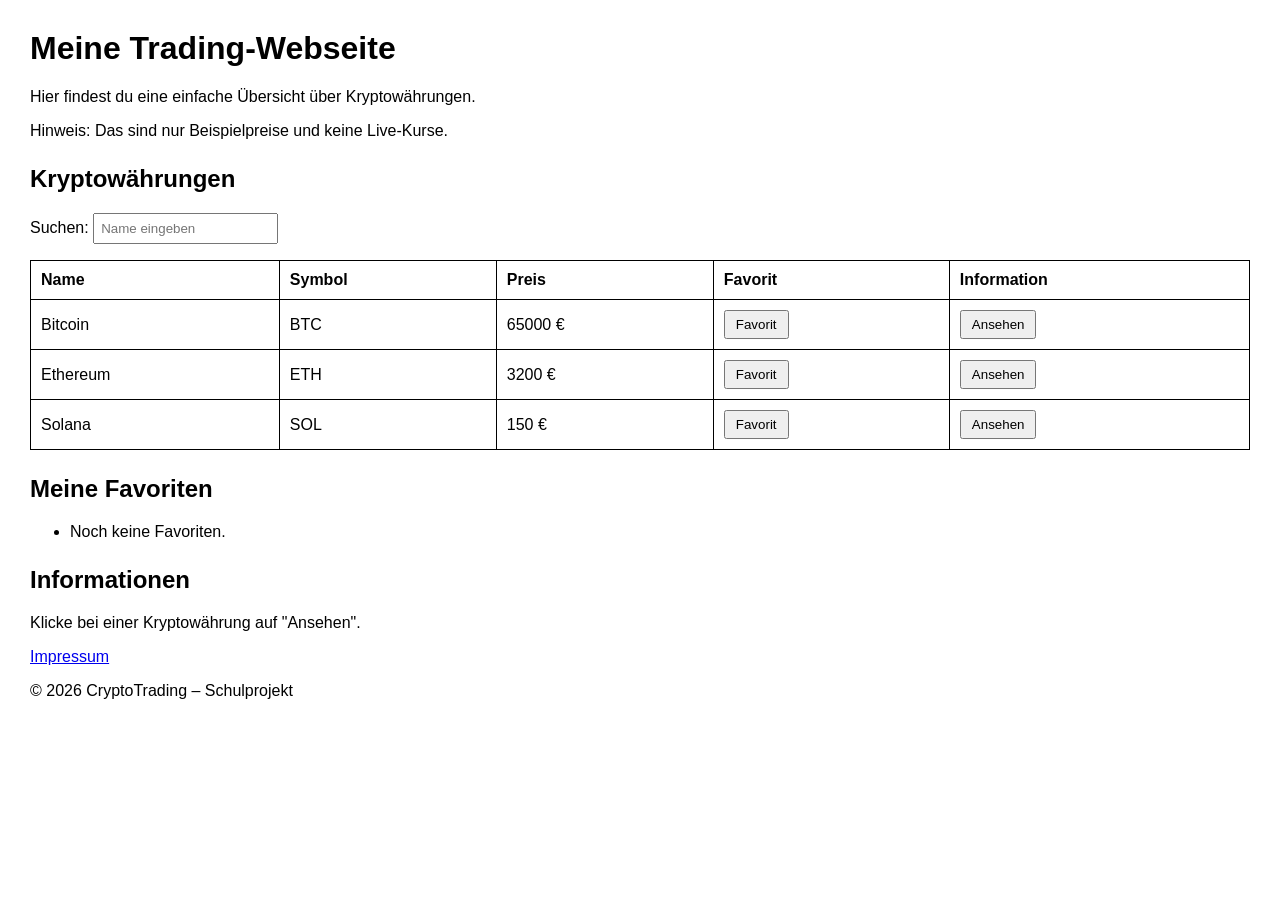
==== index.html @ 7b30c5c3 "Add footer with impressum link and copyright notice Added footer with copyright notice and link to i" ====
<!DOCTYPE html>
<html lang="de">
<head>
    <meta charset="UTF-8">
    <meta name="viewport" content="width=device-width, initial-scale=1.0">
    <title>Meine Trading-Webseite</title>

    <!-- Verbindung zur CSS-Datei -->
    <link rel="stylesheet" href="style.css">
</head>
<body>

    <h1>Meine Trading-Webseite</h1>
    <p>Hier findest du eine einfache Übersicht über Kryptowährungen.</p>
    <p>Hinweis: Das sind nur Beispielpreise und keine Live-Kurse.</p>

    <h2>Kryptowährungen</h2>

    <p>
        <label for="suche">Suchen:</label>
        <input type="text" id="suche" placeholder="Name eingeben">
    </p>

    <table>
        <tr>
            <th>Name</th>
            <th>Symbol</th>
            <th>Preis</th>
            <th>Favorit</th>
            <th>Information</th>
        </tr>

        <tr>
            <td>Bitcoin</td>
            <td>BTC</td>
            <td>65000 €</td>
            <td><button onclick="favoritHinzufuegen('Bitcoin')">Favorit</button></td>
            <td><button onclick="infoAnzeigen('Bitcoin')">Ansehen</button></td>
        </tr>

        <tr>
            <td>Ethereum</td>
            <td>ETH</td>
            <td>3200 €</td>
            <td><button onclick="favoritHinzufuegen('Ethereum')">Favorit</button></td>
            <td><button onclick="infoAnzeigen('Ethereum')">Ansehen</button></td>
        </tr>

        <tr>
            <td>Solana</td>
            <td>SOL</td>
            <td>150 €</td>
            <td><button onclick="favoritHinzufuegen('Solana')">Favorit</button></td>
            <td><button onclick="infoAnzeigen('Solana')">Ansehen</button></td>
        </tr>
    </table>

    <h2>Meine Favoriten</h2>
    <ul id="favoriten">
        <li>Noch keine Favoriten.</li>
    </ul>

    <h2>Informationen</h2>
    <p id="informationen">Klicke bei einer Kryptowährung auf "Ansehen".</p>

    <!-- Verbindung zur JavaScript-Datei -->
    <script src="script.js"></script>

    
<!-- Footer am unteren Ende der Startseite -->
<footer>

    <!-- Link öffnet die separate Impressum-Seite -->
    <a href="impressum.html">Impressum</a>

    <!-- Copyright-Hinweis für das Schulprojekt -->
    <p>© 2026 CryptoTrading – Schulprojekt</p>

</footer>

</body>
</html>
---- style.css ----
/* Einfache Gestaltung der Webseite */

body {
    font-family: Arial, sans-serif;
    margin: 30px;
}

h1, h2 {
    margin-top: 25px;
}

table {
    border-collapse: collapse;
    width: 100%;
}

th, td {
    border: 1px solid black;
    padding: 10px;
    text-align: left;
}

button {
    padding: 5px 10px;
    cursor: pointer;
}

input {
    padding: 6px;
}

/* Kleine Anpassung für Smartphones */
@media (max-width: 600px) {
    body {
        margin: 10px;
    }

    table {
        font-size: 12px;
    }

    th, td {
        padding: 5px;
    }
}
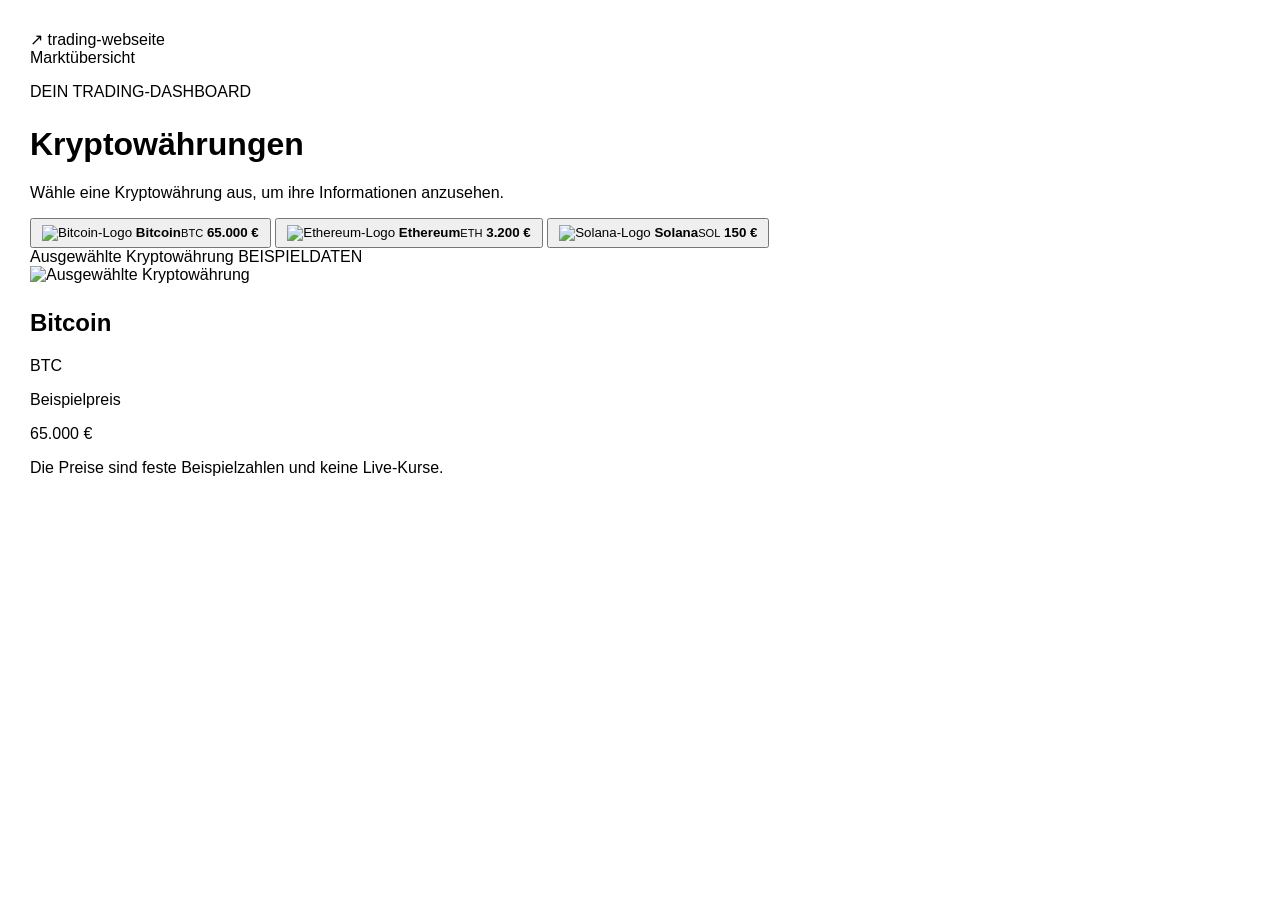
==== commit 964136b7: "Update index.html" ====
--- a/index.html
+++ b/index.html
@@ -3,81 +3,55 @@
 <head>
     <meta charset="UTF-8">
     <meta name="viewport" content="width=device-width, initial-scale=1.0">
-    <title>Meine Trading-Webseite</title>
-
-    <!-- Verbindung zur CSS-Datei -->
+    <title>trading-webseite</title>
     <link rel="stylesheet" href="style.css">
 </head>
 <body>
+    <header>
+        <div class="marke"><span class="markenzeichen">↗</span> trading-webseite</div>
+        <span class="kopftext">Marktübersicht</span>
+    </header>
 
-    <h1>Meine Trading-Webseite</h1>
-    <p>Hier findest du eine einfache Übersicht über Kryptowährungen.</p>
-    <p>Hinweis: Das sind nur Beispielpreise und keine Live-Kurse.</p>
+    <main>
+        <p class="klein">DEIN TRADING-DASHBOARD</p>
+        <h1>Kryptowährungen</h1>
+        <p class="beschreibung">Wähle eine Kryptowährung aus, um ihre Informationen anzusehen.</p>
 
-    <h2>Kryptowährungen</h2>
+        <div class="auswahl">
+            <button class="coin aktiv" onclick="anzeigen('Bitcoin', 'BTC', '65.000 €', 'bitcoin.svg', this)">
+                <img src="logos/bitcoin.svg" alt="Bitcoin-Logo">
+                <span class="coindaten"><strong>Bitcoin</strong><small>BTC</small></span>
+                <b>65.000 €</b>
+            </button>
+            <button class="coin" onclick="anzeigen('Ethereum', 'ETH', '3.200 €', 'ethereum.svg', this)">
+                <img src="logos/ethereum.svg" alt="Ethereum-Logo">
+                <span class="coindaten"><strong>Ethereum</strong><small>ETH</small></span>
+                <b>3.200 €</b>
+            </button>
+            <button class="coin" onclick="anzeigen('Solana', 'SOL', '150 €', 'solana.svg', this)">
+                <img src="logos/solana.svg" alt="Solana-Logo">
+                <span class="coindaten"><strong>Solana</strong><small>SOL</small></span>
+                <b>150 €</b>
+            </button>
+        </div>
 
-    <p>
-        <label for="suche">Suchen:</label>
-        <input type="text" id="suche" placeholder="Name eingeben">
-    </p>
-
-    <table>
-        <tr>
-            <th>Name</th>
-            <th>Symbol</th>
-            <th>Preis</th>
-            <th>Favorit</th>
-            <th>Information</th>
-        </tr>
-
-        <tr>
-            <td>Bitcoin</td>
-            <td>BTC</td>
-            <td>65000 €</td>
-            <td><button onclick="favoritHinzufuegen('Bitcoin')">Favorit</button></td>
-            <td><button onclick="infoAnzeigen('Bitcoin')">Ansehen</button></td>
-        </tr>
-
-        <tr>
-            <td>Ethereum</td>
-            <td>ETH</td>
-            <td>3200 €</td>
-            <td><button onclick="favoritHinzufuegen('Ethereum')">Favorit</button></td>
-            <td><button onclick="infoAnzeigen('Ethereum')">Ansehen</button></td>
-        </tr>
-
-        <tr>
-            <td>Solana</td>
-            <td>SOL</td>
-            <td>150 €</td>
-            <td><button onclick="favoritHinzufuegen('Solana')">Favorit</button></td>
-            <td><button onclick="infoAnzeigen('Solana')">Ansehen</button></td>
-        </tr>
-    </table>
-
-    <h2>Meine Favoriten</h2>
-    <ul id="favoriten">
-        <li>Noch keine Favoriten.</li>
-    </ul>
-
-    <h2>Informationen</h2>
-    <p id="informationen">Klicke bei einer Kryptowährung auf "Ansehen".</p>
-
-    <!-- Verbindung zur JavaScript-Datei -->
+        <section class="karte">
+            <div class="kartenkopf">
+                <span>Ausgewählte Kryptowährung</span>
+                <span class="demo">BEISPIELDATEN</span>
+            </div>
+            <div class="details">
+                <img id="bild" src="logos/bitcoin.svg" alt="Ausgewählte Kryptowährung">
+                <div>
+                    <h2 id="name">Bitcoin</h2>
+                    <p id="symbol">BTC</p>
+                </div>
+            </div>
+            <p class="preistitel">Beispielpreis</p>
+            <p id="preis" class="preis">65.000 €</p>
+            <p class="hinweis">Die Preise sind feste Beispielzahlen und keine Live-Kurse.</p>
+        </section>
+    </main>
     <script src="script.js"></script>
-
-    
-<!-- Footer am unteren Ende der Startseite -->
-<footer>
-
-    <!-- Link öffnet die separate Impressum-Seite -->
-    <a href="impressum.html">Impressum</a>
-
-    <!-- Copyright-Hinweis für das Schulprojekt -->
-    <p>© 2026 CryptoTrading – Schulprojekt</p>
-
-</footer>
-
 </body>
 </html>
-
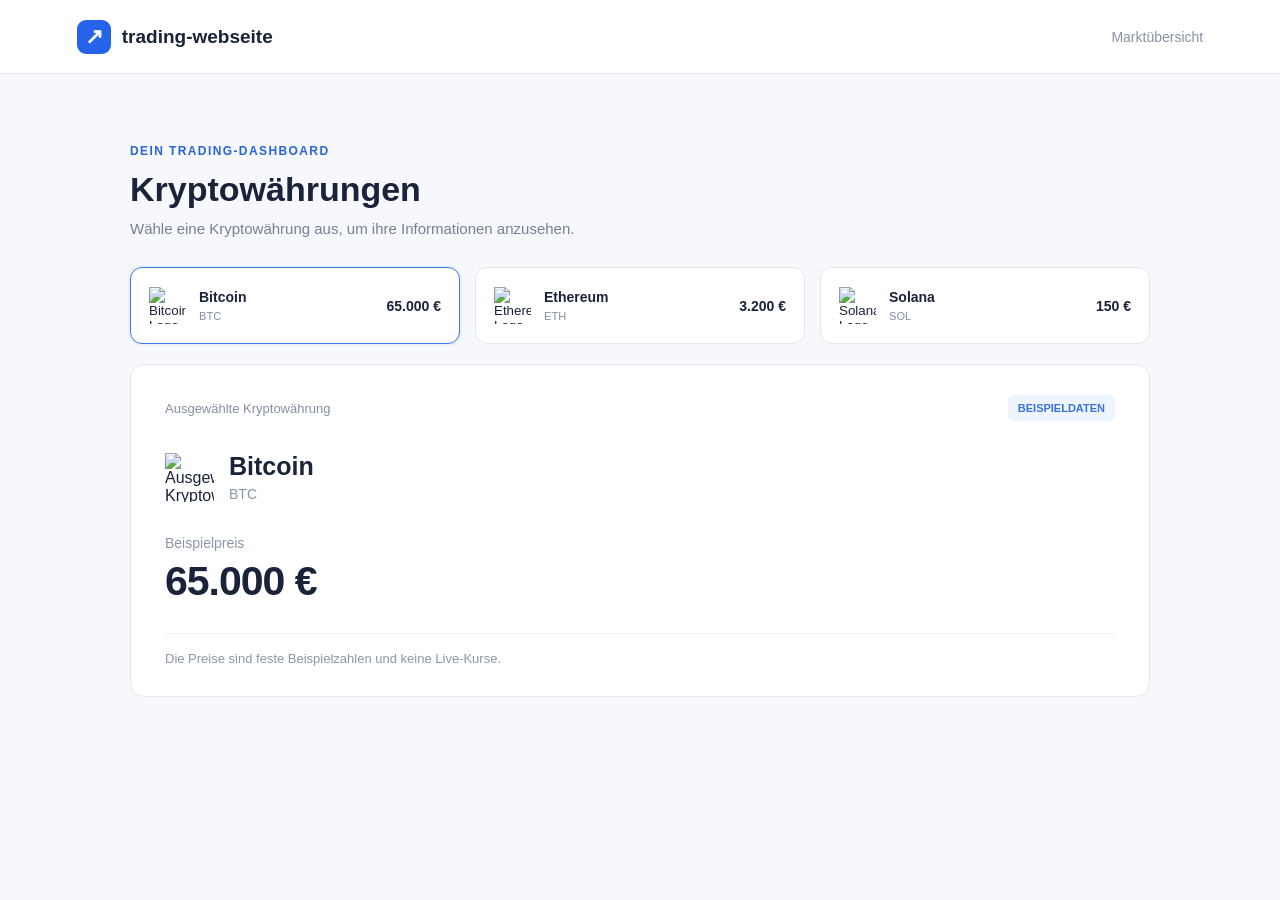
==== commit d4a936ee: "Update index.html" ====
--- a/index.html
+++ b/index.html
@@ -1,3 +1,4 @@
+
 <!DOCTYPE html>
 <html lang="de">
 <head>
@@ -19,17 +20,19 @@
 
         <div class="auswahl">
             <button class="coin aktiv" onclick="anzeigen('Bitcoin', 'BTC', '65.000 €', 'bitcoin.svg', this)">
-                <img src="logos/bitcoin.svg" alt="Bitcoin-Logo">
+                <img src="Bilder/bitcoin.svg" alt="Bitcoin-Logo">
                 <span class="coindaten"><strong>Bitcoin</strong><small>BTC</small></span>
                 <b>65.000 €</b>
             </button>
+
             <button class="coin" onclick="anzeigen('Ethereum', 'ETH', '3.200 €', 'ethereum.svg', this)">
-                <img src="logos/ethereum.svg" alt="Ethereum-Logo">
+                <img src="Bilder/ethereum.svg" alt="Ethereum-Logo">
                 <span class="coindaten"><strong>Ethereum</strong><small>ETH</small></span>
                 <b>3.200 €</b>
             </button>
+
             <button class="coin" onclick="anzeigen('Solana', 'SOL', '150 €', 'solana.svg', this)">
-                <img src="logos/solana.svg" alt="Solana-Logo">
+                <img src="Bilder/solana.svg" alt="Solana-Logo">
                 <span class="coindaten"><strong>Solana</strong><small>SOL</small></span>
                 <b>150 €</b>
             </button>
@@ -40,18 +43,21 @@
                 <span>Ausgewählte Kryptowährung</span>
                 <span class="demo">BEISPIELDATEN</span>
             </div>
+
             <div class="details">
-                <img id="bild" src="logos/bitcoin.svg" alt="Ausgewählte Kryptowährung">
+                <img id="bild" src="Bilder/bitcoin.svg" alt="Ausgewählte Kryptowährung">
                 <div>
                     <h2 id="name">Bitcoin</h2>
                     <p id="symbol">BTC</p>
                 </div>
             </div>
+
             <p class="preistitel">Beispielpreis</p>
             <p id="preis" class="preis">65.000 €</p>
             <p class="hinweis">Die Preise sind feste Beispielzahlen und keine Live-Kurse.</p>
         </section>
     </main>
+
     <script src="script.js"></script>
 </body>
 </html>
--- a/style.css
+++ b/style.css
@@ -1,45 +1,37 @@
-/* Einfache Gestaltung der Webseite */
+/* Grunddesign */
+* { box-sizing: border-box; }
+body { margin: 0; background: #f7f8fb; color: #192339; font-family: Arial, sans-serif; }
+header { height: 74px; background: white; border-bottom: 1px solid #e7ebf1; display: flex; align-items: center; justify-content: space-between; padding: 0 6%; }
+.marke { display: flex; align-items: center; gap: 11px; font-size: 19px; font-weight: bold; }
+.markenzeichen { display: grid; place-items: center; width: 34px; height: 34px; border-radius: 9px; background: #2563eb; color: white; font-size: 22px; }
+.kopftext { color: #8792a4; font-size: 14px; }
+main { max-width: 1070px; padding: 0 25px; margin: 70px auto; }
+.klein { color: #2864dd; font-size: 12px; font-weight: bold; letter-spacing: 1.4px; }
+h1 { font-size: 34px; margin: 11px 0; }
+.beschreibung { color: #748095; font-size: 15px; margin: 0 0 30px; }
 
-body {
-    font-family: Arial, sans-serif;
-    margin: 30px;
-}
+/* Auswahl der Kryptowährungen */
+.auswahl { display: grid; grid-template-columns: repeat(3, 1fr); gap: 15px; margin-bottom: 20px; }
+.coin { display: flex; align-items: center; gap: 13px; text-align: left; padding: 19px 18px; background: #fff; border: 1px solid #e3e8f0; border-radius: 12px; cursor: pointer; color: #192339; transition: border-color .15s, box-shadow .15s; }
+.coin:hover { border-color: #a3bdf4; box-shadow: 0 4px 12px #1d2b4810; }
+.coin.aktiv { border-color: #3777eb; box-shadow: 0 0 0 2px #3777eb12; }
+.coin img { width: 37px; height: 37px; object-fit: contain; }
+.coindaten strong, .coindaten small { display: block; }
+.coindaten strong { font-size: 14px; }
+.coindaten small { margin-top: 5px; color: #8490a2; }
+.coin b { margin-left: auto; font-size: 14px; white-space: nowrap; }
 
-h1, h2 {
-    margin-top: 25px;
-}
+/* Info-Karte */
+.karte { background: white; border: 1px solid #e4e9f0; border-radius: 14px; padding: 30px 34px; }
+.kartenkopf { display: flex; justify-content: space-between; align-items: center; color: #8290a4; font-size: 13px; }
+.demo { border-radius: 5px; background: #eff5ff; color: #3672d8; padding: 7px 10px; font-size: 11px; font-weight: bold; }
+.details { display: flex; align-items: center; gap: 15px; margin-top: 31px; }
+.details img { width: 49px; height: 49px; object-fit: contain; }
+.details h2 { margin: 0; font-size: 25px; }
+.details p { margin: 5px 0 0; color: #8b96a7; font-size: 14px; }
+.preistitel { margin: 33px 0 7px; color: #8b96a7; font-size: 14px; }
+.preis { margin: 0; font-size: 41px; font-weight: bold; letter-spacing: -1px; }
+.hinweis { margin: 28px 0 0; padding-top: 17px; border-top: 1px solid #eef1f5; color: #8c97a6; font-size: 13px; }
 
-table {
-    border-collapse: collapse;
-    width: 100%;
-}
-
-th, td {
-    border: 1px solid black;
-    padding: 10px;
-    text-align: left;
-}
-
-button {
-    padding: 5px 10px;
-    cursor: pointer;
-}
-
-input {
-    padding: 6px;
-}
-
-/* Kleine Anpassung für Smartphones */
-@media (max-width: 600px) {
-    body {
-        margin: 10px;
-    }
-
-    table {
-        font-size: 12px;
-    }
-
-    th, td {
-        padding: 5px;
-    }
-}
+/* Breite für PC-Ansicht */
+@media (max-width: 840px) { .auswahl { grid-template-columns: 1fr; } main { margin-top: 40px; } }
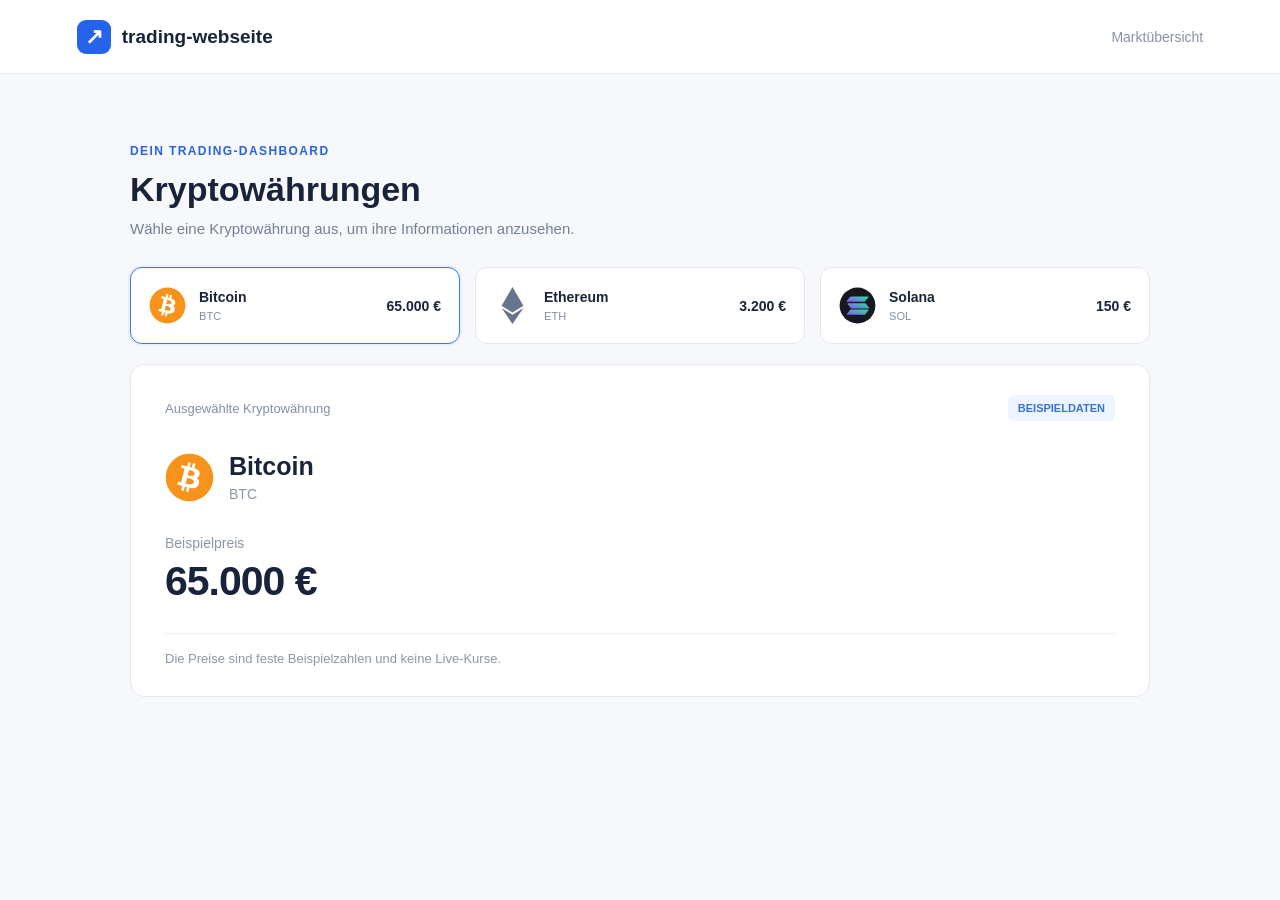
==== commit a2db3ad3: "Update index.html" ====
--- a/index.html
+++ b/index.html
@@ -9,31 +9,44 @@
 </head>
 <body>
     <header>
-        <div class="marke"><span class="markenzeichen">↗</span> trading-webseite</div>
+        <div class="marke">
+            <span class="markenzeichen">↗</span> trading-webseite
+        </div>
         <span class="kopftext">Marktübersicht</span>
     </header>
 
     <main>
         <p class="klein">DEIN TRADING-DASHBOARD</p>
         <h1>Kryptowährungen</h1>
-        <p class="beschreibung">Wähle eine Kryptowährung aus, um ihre Informationen anzusehen.</p>
+        <p class="beschreibung">
+            Wähle eine Kryptowährung aus, um ihre Informationen anzusehen.
+        </p>
 
         <div class="auswahl">
             <button class="coin aktiv" onclick="anzeigen('Bitcoin', 'BTC', '65.000 €', 'bitcoin.svg', this)">
-                <img src="Bilder/bitcoin.svg" alt="Bitcoin-Logo">
-                <span class="coindaten"><strong>Bitcoin</strong><small>BTC</small></span>
+                <img src="bilder/bitcoin.svg" alt="Bitcoin-Logo">
+                <span class="coindaten">
+                    <strong>Bitcoin</strong>
+                    <small>BTC</small>
+                </span>
                 <b>65.000 €</b>
             </button>
 
             <button class="coin" onclick="anzeigen('Ethereum', 'ETH', '3.200 €', 'ethereum.svg', this)">
-                <img src="Bilder/ethereum.svg" alt="Ethereum-Logo">
-                <span class="coindaten"><strong>Ethereum</strong><small>ETH</small></span>
+                <img src="bilder/ethereum.svg" alt="Ethereum-Logo">
+                <span class="coindaten">
+                    <strong>Ethereum</strong>
+                    <small>ETH</small>
+                </span>
                 <b>3.200 €</b>
             </button>
 
             <button class="coin" onclick="anzeigen('Solana', 'SOL', '150 €', 'solana.svg', this)">
-                <img src="Bilder/solana.svg" alt="Solana-Logo">
-                <span class="coindaten"><strong>Solana</strong><small>SOL</small></span>
+                <img src="bilder/solana.svg" alt="Solana-Logo">
+                <span class="coindaten">
+                    <strong>Solana</strong>
+                    <small>SOL</small>
+                </span>
                 <b>150 €</b>
             </button>
         </div>
@@ -45,7 +58,7 @@
             </div>
 
             <div class="details">
-                <img id="bild" src="Bilder/bitcoin.svg" alt="Ausgewählte Kryptowährung">
+                <img id="bild" src="bilder/bitcoin.svg" alt="Ausgewählte Kryptowährung">
                 <div>
                     <h2 id="name">Bitcoin</h2>
                     <p id="symbol">BTC</p>
@@ -54,7 +67,10 @@
 
             <p class="preistitel">Beispielpreis</p>
             <p id="preis" class="preis">65.000 €</p>
-            <p class="hinweis">Die Preise sind feste Beispielzahlen und keine Live-Kurse.</p>
+
+            <p class="hinweis">
+                Die Preise sind feste Beispielzahlen und keine Live-Kurse.
+            </p>
         </section>
     </main>
 
